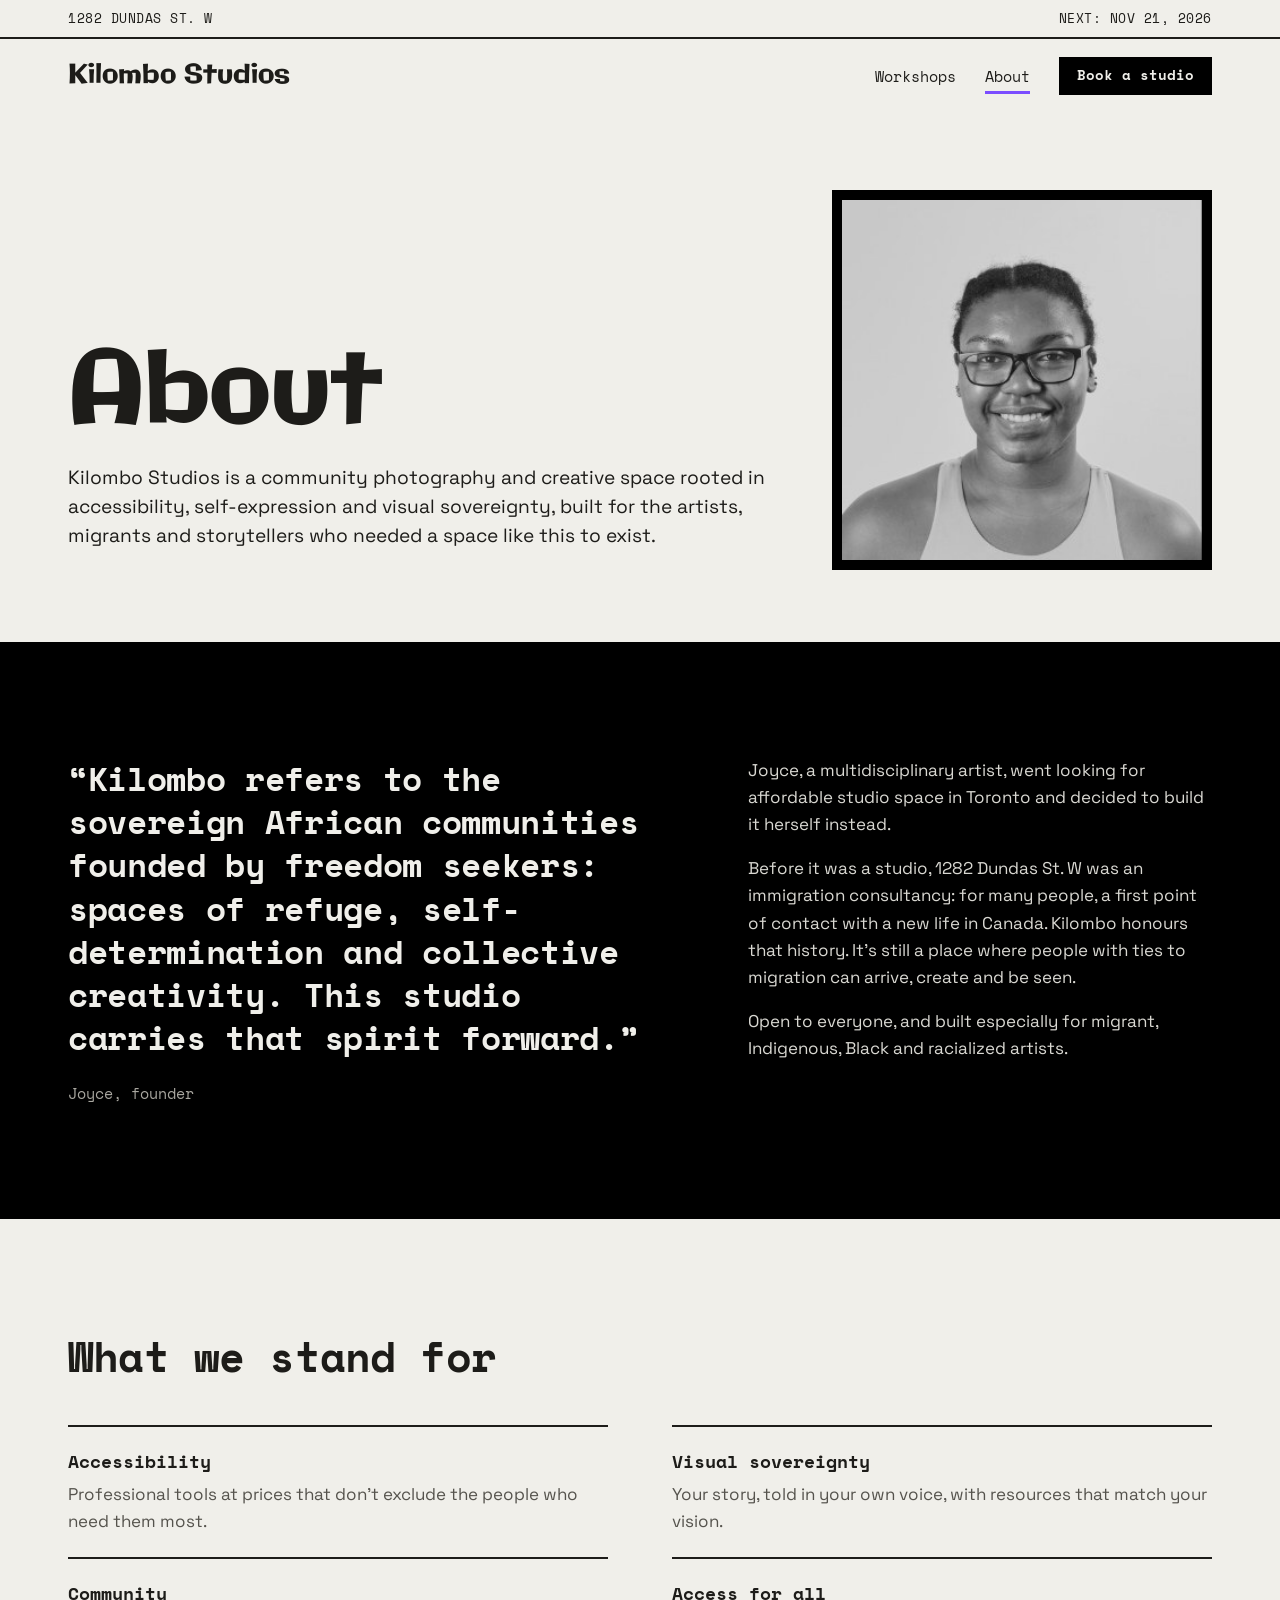
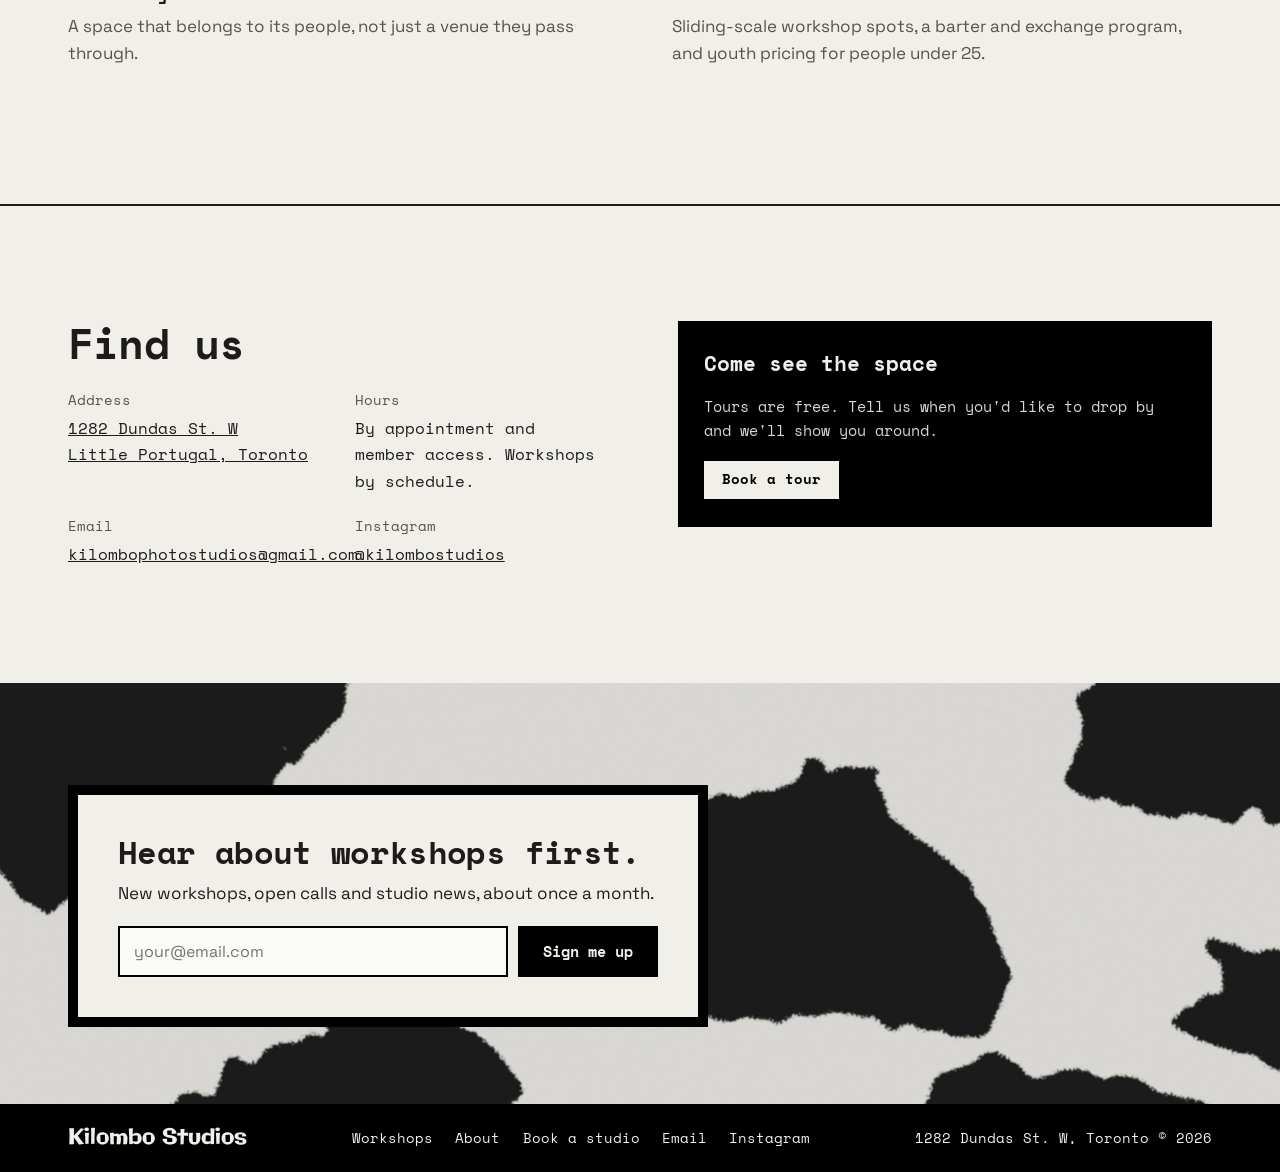
==== about.html @ 39dc7559 "Redesign v2: Workshops / About / Book a studio - Nav: Workshops, About, and a Book a studio button -" ====
<!DOCTYPE html>
<html lang="en">
<head>
  <meta charset="UTF-8" />
  <meta name="viewport" content="width=device-width, initial-scale=1.0" />
  <title>About — Kilombo Studios</title>
  <meta name="description" content="The story behind Kilombo Studios, a community photography and creative space at 1282 Dundas St. W in Little Portugal, Toronto." />
  <meta property="og:title" content="About — Kilombo Studios" />
  <meta property="og:description" content="The story behind Kilombo Studios, a community photography and creative space at 1282 Dundas St. W in Little Portugal, Toronto." />
  <meta property="og:image" content="https://kilombostudios.ca/images/frame-2.jpg" />
  <meta name="theme-color" content="#F0EFEA" />
  <link rel="preload" href="fonts/galindo-400.woff2" as="font" type="font/woff2" crossorigin />
  <link rel="preload" href="fonts/space-mono-700.woff2" as="font" type="font/woff2" crossorigin />
  <link rel="stylesheet" href="css/site.css" />
  <script>document.documentElement.classList.add('js');</script>
</head>
<body>
  <a class="skip" href="#main">Skip to content</a>
  <div class="topline">
    <div class="wrap">
      <a href="https://www.google.com/maps/search/?api=1&query=1282+Dundas+St+W,+Toronto,+ON" target="_blank" rel="noopener">1282 Dundas St. W</a>
      <a href="workshops.html#coming-up">Next: Nov 21, 2026</a>
    </div>
  </div>
  <header class="nav">
    <div class="wrap">
      <a class="nav-brand" href="index.html">Kilombo Studios</a>
      <ul class="nav-links">
        <li><a href="workshops.html">Workshops</a></li>
        <li><a href="about.html" aria-current="page">About</a></li>
        <li><a class="btn btn--small" href="book.html">Book a studio</a></li>
      </ul>
    </div>
  </header>

  <main id="main">
    <section class="page-head" aria-labelledby="page-title">
      <div class="wrap">
        <div>
          <h1 id="page-title" class="display">About</h1>
          <p class="lead">Kilombo Studios is a community photography and creative space rooted in accessibility, self-expression and visual sovereignty, built for the artists, migrants and storytellers who needed a space like this to exist.</p>
        </div>
        <figure class="frame" style="margin:0"><img src="images/frame-3.jpg" alt="Smiling black-and-white studio headshot of a person in glasses" width="318" height="319" /></figure>
      </div>
    </section>

    <section class="section story" aria-labelledby="story-title">
      <div class="wrap">
        <div>
          <h2 id="story-title" class="hp-field">Our story</h2>
          <blockquote>“Kilombo refers to the sovereign African communities founded by freedom seekers: spaces of refuge, self-determination and collective creativity. This studio carries that spirit forward.”</blockquote>
          <cite>Joyce, founder</cite>
        </div>
        <div>
          <p>Joyce, a multidisciplinary artist, went looking for affordable studio space in Toronto and decided to build it herself instead.</p>
          <p>Before it was a studio, 1282 Dundas St. W was an immigration consultancy: for many people, a first point of contact with a new life in Canada. Kilombo honours that history. It's still a place where people with ties to migration can arrive, create and be seen.</p>
          <p>Open to everyone, and built especially for migrant, Indigenous, Black and racialized artists.</p>
        </div>
      </div>
    </section>

    <section class="section" aria-labelledby="values-title">
      <div class="wrap">
        <h2 id="values-title" class="h2 section-title">What we stand for</h2>
        <ul class="teach">
          <li><h3>Accessibility</h3><p>Professional tools at prices that don't exclude the people who need them most.</p></li>
          <li><h3>Visual sovereignty</h3><p>Your story, told in your own voice, with resources that match your vision.</p></li>
          <li><h3>Community</h3><p>A space that belongs to its people, not just a venue they pass through.</p></li>
          <li><h3>Access for all</h3><p>Sliding-scale workshop spots, a barter and exchange program, and youth pricing for people under 25.</p></li>
        </ul>
      </div>
    </section>

    <section class="section" id="find-us" aria-labelledby="find-title">
      <div class="wrap split">
        <div>
          <h2 id="find-title" class="h2" style="margin-bottom:1.4rem">Find us</h2>
          <dl class="info">
            <div><dt>Address</dt><dd><a href="https://www.google.com/maps/search/?api=1&query=1282+Dundas+St+W,+Toronto,+ON" target="_blank" rel="noopener">1282 Dundas St. W<br>Little Portugal, Toronto</a></dd></div>
            <div><dt>Hours</dt><dd>By appointment and member access. Workshops by schedule.</dd></div>
            <div><dt>Email</dt><dd><a href="mailto:kilombophotostudios@gmail.com">kilombophotostudios@gmail.com</a></dd></div>
            <div><dt>Instagram</dt><dd><a href="https://www.instagram.com/kilombostudios/" target="_blank" rel="noopener">@kilombostudios</a></dd></div>
          </dl>
        </div>
        <div class="thursday">
          <h2>Come see the space</h2>
          <p>Tours are free. Tell us when you'd like to drop by and we'll show you around.</p>
          <p style="margin-top:1.2rem"><a class="btn btn--small btn--light" href="book.html?interest=Book%20a%20Tour#request">Book a tour</a></p>
        </div>
      </div>
    </section>
  </main>
  <footer class="footer hide-bg">
    <div class="wrap">
      <div class="footer-card" id="newsletter">
        <h2 class="h2">Hear about workshops first.</h2>
        <p>New workshops, open calls and studio news, about once a month.</p>
        <form class="newsletter" data-form="newsletter" data-subject="Newsletter sign-up — Kilombo website">
          <input type="text" name="_honey" class="hp-field" tabindex="-1" autocomplete="off" aria-hidden="true" />
          <label class="hp-field" for="nl-email">Email address</label>
          <input id="nl-email" type="email" name="email" placeholder="your@email.com" required />
          <button class="btn" type="submit">Sign me up</button>
        </form>
        <p class="form-status" role="status" aria-live="polite" hidden></p>
      </div>
    </div>
    <div class="footer-base">
      <div class="wrap">
        <span class="footer-brand">Kilombo Studios</span>
        <ul>
          <li><a href="workshops.html">Workshops</a></li>
          <li><a href="about.html">About</a></li>
          <li><a href="book.html">Book a studio</a></li>
          <li><a href="mailto:kilombophotostudios@gmail.com">Email</a></li>
          <li><a href="https://www.instagram.com/kilombostudios/" target="_blank" rel="noopener">Instagram</a></li>
        </ul>
        <span>1282 Dundas St. W, Toronto &copy; 2026</span>
      </div>
    </div>
  </footer>
  <script src="js/site.js"></script>
</body>
</html>
---- css/site.css ----
/* Kilombo Studios — site styles
   Palette and type taken from the $5 Headshot Day poster:
   off-white paper, black photo frames, cow hide, one violet "now" frame. */

@font-face { font-family: 'Galindo'; src: url('../fonts/galindo-400.woff2') format('woff2'); font-weight: 400; font-display: swap; }
@font-face { font-family: 'Space Mono'; src: url('../fonts/space-mono-400.woff2') format('woff2'); font-weight: 400; font-display: swap; }
@font-face { font-family: 'Space Mono'; src: url('../fonts/space-mono-700.woff2') format('woff2'); font-weight: 700; font-display: swap; }
@font-face { font-family: 'Space Grotesk'; src: url('../fonts/space-grotesk-400.woff2') format('woff2'); font-weight: 400; font-display: swap; }
@font-face { font-family: 'Space Grotesk'; src: url('../fonts/space-grotesk-500.woff2') format('woff2'); font-weight: 500; font-display: swap; }

:root {
  --paper: #F0EFEA;
  --paper-2: #E6E5DF;
  --ink: #1D1C19;
  --ink-soft: #55534D;
  --black: #000;
  --line: #1D1C19;
  --violet: #7B4DFF;
  --violet-deep: #5B2FE6;

  --display: 'Galindo', 'Arial Rounded MT Bold', system-ui, sans-serif;
  --mono: 'Space Mono', ui-monospace, 'Courier New', monospace;
  --body: 'Space Grotesk', system-ui, -apple-system, 'Segoe UI', sans-serif;

  --wrap: 1240px;
  --gutter: clamp(20px, 4vw, 48px);
  --frame: 10px;
}

*, *::before, *::after { box-sizing: border-box; }
html { -webkit-text-size-adjust: 100%; scroll-behavior: smooth; }
body {
  margin: 0;
  background: var(--paper);
  color: var(--ink);
  font: 400 1.0625rem/1.6 var(--body);
}
img { max-width: 100%; display: block; }
a { color: inherit; }
p { margin: 0 0 1em; max-width: 64ch; }
h1, h2, h3 { margin: 0; font-weight: 700; }

:focus-visible { outline: 3px solid var(--violet); outline-offset: 3px; }

.wrap { max-width: var(--wrap); margin: 0 auto; padding: 0 var(--gutter); }

.skip { position: absolute; left: -9999px; top: 0; }
.skip:focus { left: 12px; top: 12px; z-index: 50; background: var(--black); color: var(--paper); padding: 8px 14px; }

/* ── Type ─────────────────────────────────────────────────────────── */
.display {
  font-family: var(--display);
  font-weight: 400;
  line-height: 0.92;
  letter-spacing: -0.01em;
}
.h2 {
  font-family: var(--mono);
  font-size: clamp(1.75rem, 3.4vw, 2.6rem);
  line-height: 1.1;
  letter-spacing: -0.02em;
}
.h3 {
  font-family: var(--mono);
  font-size: 1.25rem;
  line-height: 1.25;
}
.lead { font-size: 1.2rem; line-height: 1.5; }
.mono { font-family: var(--mono); }
.soft { color: var(--ink-soft); }

/* ── Top strip (the poster's corner details) ──────────────────────── */
.topline {
  font: 400 0.82rem/1 var(--mono);
  letter-spacing: 0.04em;
  text-transform: uppercase;
  border-bottom: 2px solid var(--line);
}
.topline .wrap { display: flex; justify-content: space-between; gap: 1rem; padding-top: 12px; padding-bottom: 12px; }
.topline a { text-decoration: none; }
.topline a:hover { text-decoration: underline; text-decoration-color: var(--violet); text-decoration-thickness: 2px; }

/* ── Nav ─────────────────────────────────────────────────────────── */
.nav .wrap { display: flex; align-items: center; justify-content: space-between; gap: 1rem 2rem; flex-wrap: wrap; padding-top: 18px; padding-bottom: 18px; }
.nav-brand { font-family: var(--display); font-size: 1.7rem; line-height: 1; text-decoration: none; }
.nav-links { display: flex; align-items: center; gap: 0.4rem 1.8rem; flex-wrap: wrap; list-style: none; margin: 0; padding: 0; font-family: var(--mono); font-size: 0.95rem; }
.nav-links a { text-decoration: none; padding: 4px 0; border-bottom: 3px solid transparent; }
.nav-links a:hover { border-bottom-color: var(--ink); }
.nav-links a[aria-current="page"] { border-bottom-color: var(--violet); }
.nav-links .btn { padding: 10px 16px; border: 2px solid var(--black); }
.nav-links .btn:hover { border-color: var(--violet); }

/* ── Buttons ─────────────────────────────────────────────────────── */
.btn {
  display: inline-flex; align-items: center; justify-content: center;
  font: 700 0.95rem/1 var(--mono);
  padding: 15px 22px;
  border: 3px solid var(--black);
  background: var(--black); color: var(--paper);
  text-decoration: none; cursor: pointer;
  transition: background .15s, color .15s;
}
.btn:hover { background: var(--violet); border-color: var(--violet); color: #fff; }
.btn--ghost { background: var(--paper); color: var(--ink); }
.btn--ghost:hover { background: var(--black); border-color: var(--black); color: var(--paper); }
.btn--small { padding: 10px 16px; font-size: 0.85rem; border-width: 2px; }
.btn-row { display: flex; flex-wrap: wrap; gap: 12px; }

.textlink { font-family: var(--mono); font-weight: 700; text-decoration: underline; text-decoration-color: var(--violet); text-decoration-thickness: 3px; text-underline-offset: 5px; }
.textlink:hover { color: var(--violet-deep); }

/* ── Frames: every image sits in a black print frame.
      The violet ring marks whatever is happening now. ───────────── */
.frame { background: var(--black); padding: var(--frame); }
.frame img { width: 100%; height: 100%; object-fit: cover; }
.frame--now { box-shadow: 0 0 0 5px var(--violet); }

/* ── Cow hide ────────────────────────────────────────────────────── */
.hide-bg { background: #C9C8C3 url('../images/hide.jpg') center / cover no-repeat; }

/* ── Home hero ───────────────────────────────────────────────────── */
.hero { position: relative; overflow: hidden; }
.hero::after {
  content: ""; position: absolute; left: 0; right: 0; bottom: 0; top: 56%;
  background: #C9C8C3 url('../images/hide.jpg') 30% 40% / cover no-repeat;
  z-index: 0;
}
.hero .wrap {
  position: relative; z-index: 1;
  display: grid;
  grid-template-columns: 1.15fr minmax(220px, 300px) 1fr;
  grid-template-rows: auto auto;
  column-gap: clamp(24px, 3.5vw, 56px);
  padding-top: clamp(32px, 5vw, 64px);
  padding-bottom: clamp(40px, 6vw, 80px);
}
.hero-title { grid-column: 1; grid-row: 1; align-self: start; }
.hero-title h1 { font-size: clamp(4.2rem, 9.4vw, 8.6rem); }
.hero-title p { margin-top: 1.4rem; font-family: var(--mono); font-size: 0.95rem; max-width: 30ch; }

.strip { grid-column: 2; grid-row: 1 / span 2; display: grid; gap: 14px; align-content: start; }
.strip .frame { aspect-ratio: 1 / 1; }

.hero-intro { grid-column: 3; grid-row: 1; align-self: start; padding-top: 0.6rem; }
.hero-intro .h2 { font-size: clamp(1.6rem, 2.6vw, 2.3rem); margin-bottom: 1rem; }
.hero-intro p { font-size: 1.05rem; }

.next-up {
  grid-column: 1; grid-row: 2; align-self: end; justify-self: start;
  background: var(--black); color: var(--paper);
  padding: 22px 26px 24px; margin-top: 2.5rem; max-width: 380px;
  font-family: var(--mono);
}
.next-up h2 { font-size: 1.35rem; margin-bottom: 0.9rem; }
.next-up dl { display: grid; grid-template-columns: auto 1fr; gap: 6px 18px; margin: 0 0 1.2rem; font-size: 0.95rem; }
.next-up dt { color: #A9A7A0; }
.next-up dd { margin: 0; }
.next-up .btn { background: var(--paper); color: var(--black); border-color: var(--paper); }
.next-up .btn:hover { background: var(--violet); border-color: var(--violet); color: #fff; }

/* one orchestrated moment: prints drop into the strip on load */
@media (prefers-reduced-motion: no-preference) {
  .js .strip .frame { opacity: 0; transform: translateY(-28px) rotate(-2deg); }
  .js.loaded .strip .frame { opacity: 1; transform: none; transition: opacity .5s ease, transform .6s cubic-bezier(.2,.9,.25,1.15); }
  .js.loaded .strip .frame:nth-child(2) { transition-delay: .18s; }
  .js.loaded .strip .frame:nth-child(3) { transition-delay: .36s; }
}

/* ── Sections ────────────────────────────────────────────────────── */
.section { padding: clamp(64px, 9vw, 120px) 0; }
.section + .section { border-top: 2px solid var(--line); }
.section-head { display: flex; justify-content: space-between; align-items: end; gap: 1rem 2rem; flex-wrap: wrap; margin-bottom: clamp(32px, 4vw, 56px); }
.section-head p { margin: 0; max-width: 46ch; }

/* Feature: framed poster + details */
.feature { display: grid; grid-template-columns: minmax(260px, 420px) 1fr; gap: clamp(32px, 5vw, 72px); align-items: start; }
.feature .frame { max-width: 420px; }
.feature-body .h2 { margin-bottom: 1.2rem; }
.facts { display: grid; grid-template-columns: auto 1fr; gap: 10px 24px; margin: 0 0 1.6rem; font-family: var(--mono); font-size: 0.98rem; }
.facts dt { color: var(--ink-soft); }
.facts dd { margin: 0; }

/* Schedule rows (what's on) */
.rows { list-style: none; margin: 0; padding: 0; border-top: 2px solid var(--line); }
.rows > li { display: grid; grid-template-columns: 220px 1fr auto; gap: 8px 32px; align-items: baseline; padding: 22px 0; border-bottom: 2px solid var(--line); }
.rows .when { font-family: var(--mono); font-size: 0.95rem; }
.rows h3 { font-family: var(--mono); font-size: 1.15rem; margin-bottom: 4px; }
.rows p { margin: 0; color: var(--ink-soft); }
.rows .act { justify-self: end; white-space: nowrap; }
.rows--compact > li { padding: 16px 0; }

/* Rooms */
.rooms { list-style: none; margin: 0; padding: 0; display: grid; grid-template-columns: repeat(2, 1fr); gap: 0 clamp(32px, 5vw, 72px); }
.rooms li { padding: 26px 0 28px; border-top: 2px solid var(--line); }
.rooms li.span { grid-column: 1 / -1; display: grid; grid-template-columns: 1fr 1fr; gap: 0 clamp(32px, 5vw, 72px); }
.rooms h3 { font-family: var(--mono); font-size: 1.3rem; margin-bottom: 0.5rem; }
.rooms p { margin: 0 0 0.6rem; }
.rooms .kit { font-family: var(--mono); font-size: 0.85rem; color: var(--ink-soft); margin: 0; }

/* Story (inverted) */
.story { background: var(--black); color: var(--paper); }
.story .wrap { display: grid; grid-template-columns: 1.3fr 1fr; gap: clamp(32px, 6vw, 96px); align-items: start; }
.story blockquote { margin: 0; font: 700 clamp(1.4rem, 2.6vw, 2.1rem)/1.3 var(--mono); letter-spacing: -0.01em; }
.story cite { display: block; margin-top: 1.4rem; font: 400 0.95rem var(--mono); font-style: normal; color: #A9A7A0; }
.story p { color: #D9D8D2; }
.section.story + .section { border-top: 0; }

/* Rates */
.rates { display: grid; grid-template-columns: repeat(3, 1fr); gap: clamp(20px, 3vw, 40px); }
.rate { border: 3px solid var(--black); padding: 28px 26px 30px; display: flex; flex-direction: column; background: var(--paper); }
.rate--now { box-shadow: 0 0 0 5px var(--violet); border-color: var(--black); }
.rate h3 { font-family: var(--mono); font-size: 1.1rem; margin-bottom: 0.6rem; }
.rate .price { font: 400 clamp(2.8rem, 4.6vw, 3.8rem)/1 var(--display); margin: 0 0 0.9rem; }
.price small { font: 400 1rem var(--mono); color: var(--ink-soft); }
.rate p { font-size: 0.98rem; }
.rate ul { margin: 0 0 1.6rem; padding: 0; list-style: none; font-size: 0.95rem; }
.rate li { padding: 7px 0; border-top: 1px solid #BEBCB5; }
.rate .btn { margin-top: auto; align-self: flex-start; }
.note { margin-top: clamp(28px, 4vw, 44px); padding: 22px 26px; background: var(--paper-2); border-left: 6px solid var(--black); }
.note p { margin: 0; max-width: 80ch; }

/* ── Inner page heads ────────────────────────────────────────────── */
.page-head .wrap { display: grid; grid-template-columns: 1fr minmax(260px, 380px); gap: clamp(32px, 5vw, 72px); align-items: end; padding-top: clamp(40px, 6vw, 80px); padding-bottom: clamp(40px, 6vw, 72px); }
.page-head h1 { font-size: clamp(3.6rem, 8vw, 7rem); margin-bottom: 1.4rem; }
.page-head .frame { aspect-ratio: 1 / 1; }
.hide-band--alt { background-position: 80% 70%; }
.hide-band { height: clamp(90px, 12vw, 160px); border-top: 2px solid var(--line); border-bottom: 2px solid var(--line); }

/* Info list (visit page) */
.info { display: grid; grid-template-columns: repeat(2, minmax(0, 1fr)); gap: 22px 40px; margin: 0; font-family: var(--mono); }
.info dt { font-size: 0.85rem; color: var(--ink-soft); margin-bottom: 4px; }
.info dd { margin: 0; font-size: 1.02rem; }
.thursday { background: var(--black); color: var(--paper); padding: 26px 26px 28px; font-family: var(--mono); }
.thursday h2 { font-size: 1.3rem; margin-bottom: 0.8rem; }
.thursday p { color: #D9D8D2; font-size: 0.95rem; margin: 0; }

/* Teach list (workshops) */
.teach { list-style: none; margin: 0; padding: 0; display: grid; grid-template-columns: repeat(2, 1fr); gap: 0 clamp(32px, 5vw, 72px); }
.teach li { padding: 20px 0 22px; border-top: 2px solid var(--line); }
.teach h3 { font-family: var(--mono); font-size: 1.1rem; margin-bottom: 0.35rem; }
.teach p { margin: 0; color: var(--ink-soft); }

/* Steps (host a workshop): a real sequence, so numbered */
.steps { list-style: none; counter-reset: step; margin: 0 0 2rem; padding: 0; }
.steps li { counter-increment: step; display: grid; grid-template-columns: 52px 1fr; gap: 16px; padding: 18px 0; border-top: 2px solid var(--line); }
.steps li::before { content: counter(step); font: 400 2.2rem/1 var(--display); }
.steps strong { display: block; font-family: var(--mono); margin-bottom: 4px; }
.steps p { margin: 0; color: var(--ink-soft); }

.split { display: grid; grid-template-columns: 1fr 1fr; gap: clamp(32px, 6vw, 96px); align-items: start; }

/* ── Forms ───────────────────────────────────────────────────────── */
.form { border: 3px solid var(--black); padding: clamp(22px, 3vw, 36px); background: var(--paper); }
.form h3 { font-family: var(--mono); font-size: 1.3rem; margin-bottom: 0.4rem; }
.form > p { color: var(--ink-soft); }
.field { display: flex; flex-direction: column; gap: 6px; margin-bottom: 16px; }
.field label { font: 700 0.85rem var(--mono); }
.field input, .field select, .field textarea {
  font: 400 1rem var(--body); color: var(--ink);
  background: #FAFAF7; border: 2px solid var(--black); border-radius: 0;
  padding: 12px 14px; width: 100%;
}
.field textarea { min-height: 120px; resize: vertical; }
.field input:focus, .field select:focus, .field textarea:focus { outline: 3px solid var(--violet); outline-offset: 0; }
.form-row { display: grid; grid-template-columns: 1fr 1fr; gap: 0 16px; }
.form-status { margin: 14px 0 0; font-family: var(--mono); font-size: 0.92rem; }
.form-status.ok { color: #1E5B3A; }
.form-status.err { color: #A3261D; }
.hp-field { position: absolute; left: -9999px; width: 1px; height: 1px; overflow: hidden; }

/* ── Footer on hide ──────────────────────────────────────────────── */
.footer { padding: clamp(56px, 8vw, 110px) 0 0; }
.footer-card { background: var(--paper); border: var(--frame) solid var(--black); max-width: 640px; padding: clamp(24px, 4vw, 40px); }
.footer-card .h2 { font-size: clamp(1.5rem, 2.6vw, 2rem); margin-bottom: 0.6rem; }
.newsletter { display: flex; gap: 10px; flex-wrap: wrap; margin-top: 1.2rem; }
.newsletter input { flex: 1 1 220px; font: 400 1rem var(--body); padding: 13px 14px; border: 2px solid var(--black); background: #FAFAF7; border-radius: 0; }
.footer-base { margin-top: clamp(40px, 6vw, 80px); background: var(--black); color: var(--paper); font-family: var(--mono); font-size: 0.88rem; }
.footer-base .wrap { display: flex; justify-content: space-between; align-items: center; gap: 1rem 2rem; flex-wrap: wrap; padding-top: 18px; padding-bottom: 18px; }
.footer-base ul { display: flex; gap: 0.4rem 1.4rem; flex-wrap: wrap; list-style: none; margin: 0; padding: 0; }
.footer-base a { text-decoration: none; }
.footer-base a:hover { text-decoration: underline; text-decoration-color: var(--violet); text-decoration-thickness: 2px; }
.footer-brand { font: 400 1.4rem var(--display); }


/* ── Workshops: past list, teasers ───────────────────────────────── */
.section--first { border-top: 2px solid var(--line); padding-top: clamp(48px, 6vw, 80px); }
.page-head .next-up--page { grid-column: 2; grid-row: 1; margin-top: 0; align-self: end; justify-self: stretch; max-width: none; }
.next-up--page p { color: #D9D8D2; font-size: 0.92rem; margin: 0 0 1.1rem; }
.section-title { margin-bottom: clamp(28px, 3.5vw, 48px); }
.past-list { display: grid; gap: clamp(56px, 8vw, 110px); }
.feature--reverse { grid-template-columns: 1fr minmax(260px, 420px); }
.feature--reverse > .frame { order: 2; }
.teasers-title { margin: 3rem 0 1rem; }
.teasers { display: grid; grid-template-columns: repeat(2, minmax(0, 180px)); gap: 20px; }
.teaser { text-decoration: none; display: grid; gap: 10px; }
.teaser .frame { padding: 6px; aspect-ratio: 4 / 5; display: block; }
.teaser .frame img { object-position: top; }
.teaser-title { font: 700 0.95rem var(--mono); }
.teaser:hover .teaser-title { text-decoration: underline; text-decoration-color: var(--violet); text-decoration-thickness: 3px; text-underline-offset: 4px; }
.nav-links .btn[aria-current="page"] { box-shadow: 0 0 0 3px var(--violet); }
.btn--light { background: var(--paper); color: var(--black); border-color: var(--paper); }
.btn--light:hover { background: var(--violet); border-color: var(--violet); color: #fff; }
@media (max-width: 720px) {
  .feature--reverse { grid-template-columns: 1fr; }
  .feature--reverse > .frame { order: 0; }
}

/* ── Responsive ──────────────────────────────────────────────────── */
@media (max-width: 1000px) {
  .hero .wrap { grid-template-columns: 1fr minmax(200px, 260px); }
  .hero-title { grid-column: 1; grid-row: 1; }
  .hero-intro { grid-column: 1; grid-row: 2; padding-top: 1.6rem; }
  .strip { grid-column: 2; grid-row: 1 / span 3; }
  .next-up { grid-column: 1; grid-row: 3; }
  .hero::after { top: 64%; }
  .rows > li { grid-template-columns: 170px 1fr; }
  .rows .act { grid-column: 2; justify-self: start; margin-top: 8px; }
}

@media (max-width: 720px) {
  body { font-size: 1rem; }
  .topline .wrap { font-size: 0.72rem; }
  .hero::after { top: auto; height: 340px; }
  .hero .wrap { grid-template-columns: 1fr; }
  .hero-title, .hero-intro, .next-up { grid-column: 1; }
  .hero-title { grid-row: 1; }
  .hero-intro { grid-row: 2; }
  .strip { grid-column: 1; grid-row: 3; grid-template-columns: repeat(3, 1fr); gap: 10px; margin-top: 2rem; --frame: 6px; }
  .strip .frame { padding: 6px; }
  .next-up { grid-row: 4; margin-top: 2rem; max-width: none; justify-self: stretch; }
  .feature, .story .wrap, .split, .page-head .wrap { grid-template-columns: 1fr; }
  .feature .frame { max-width: 360px; }
  .page-head .frame { max-width: 260px; }
  .page-head .next-up--page { grid-column: 1; grid-row: auto; }
  .rooms, .teach, .rates, .info { grid-template-columns: 1fr; }
  .rooms li.span { grid-template-columns: 1fr; }
  .rows > li { grid-template-columns: 1fr; gap: 4px; }
  .rows .act { grid-column: 1; }
  .form-row { grid-template-columns: 1fr; }
  .footer-card { border-width: 6px; }
}
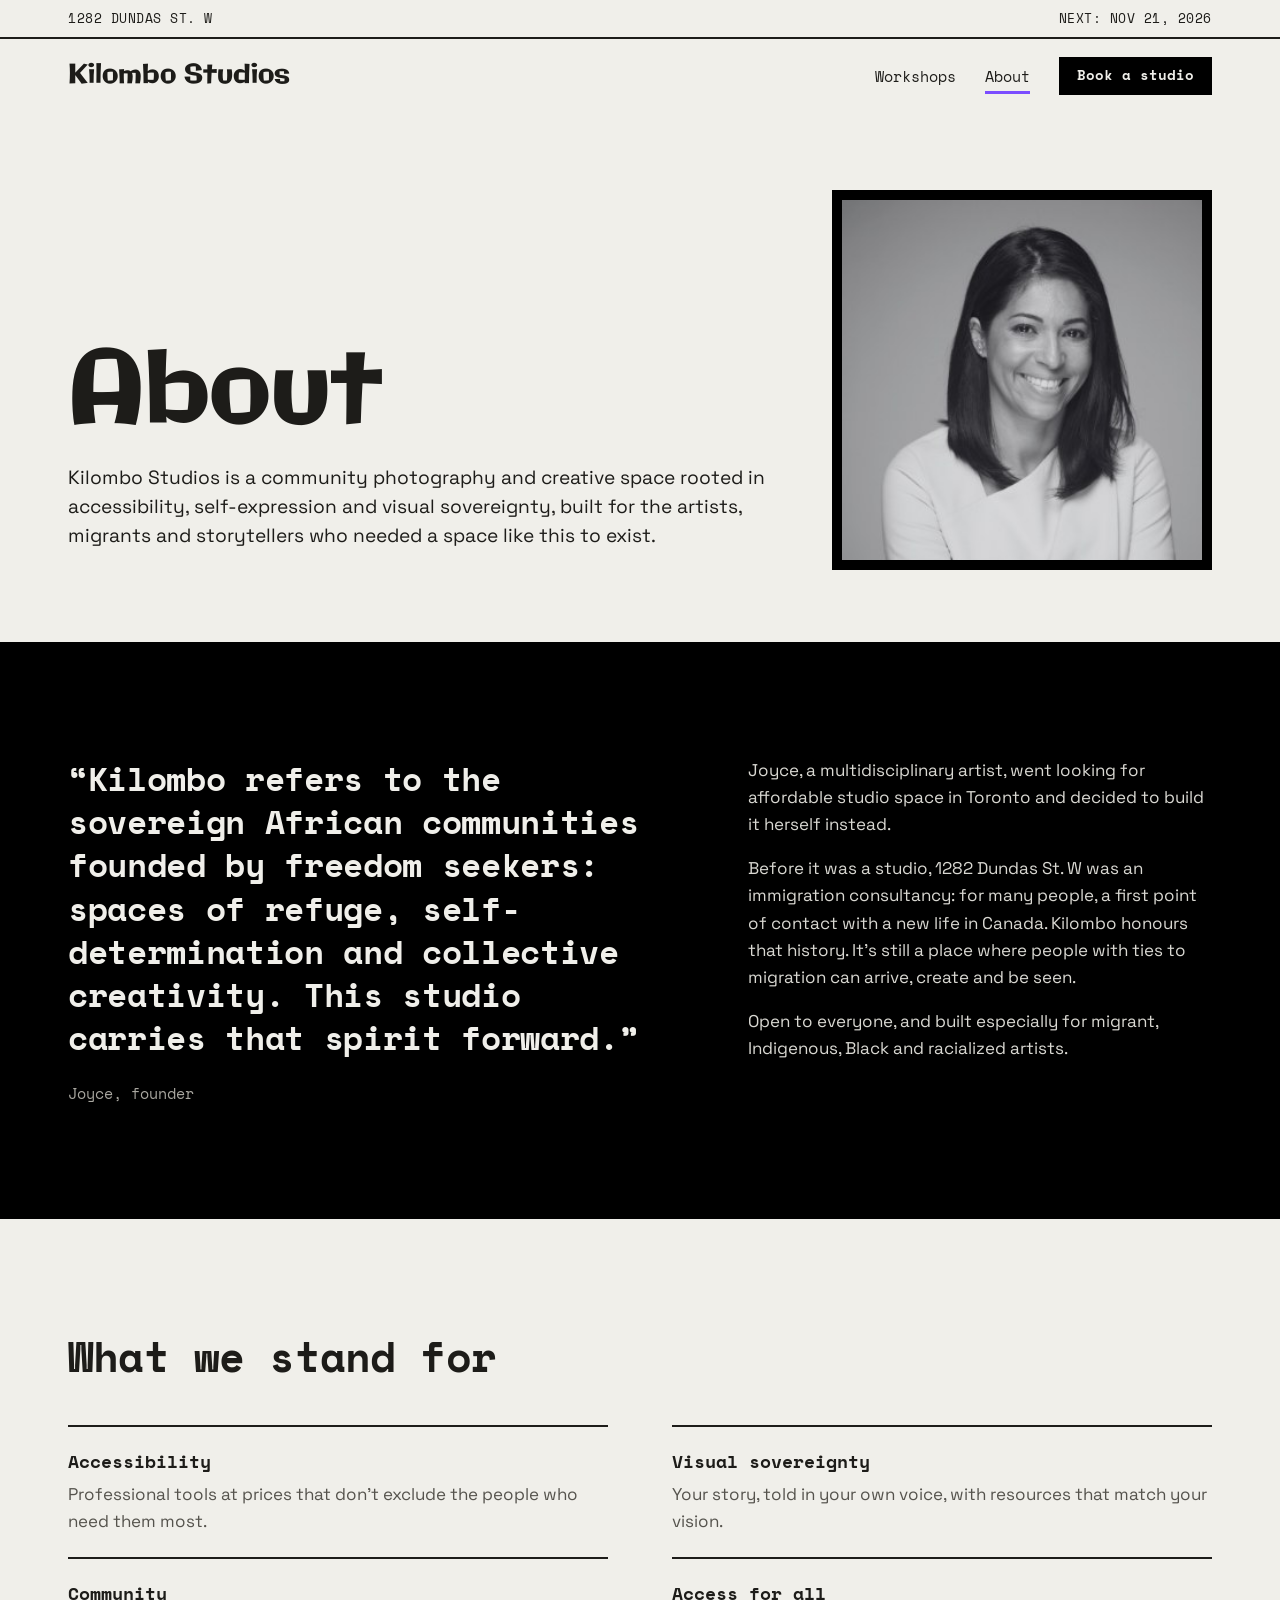
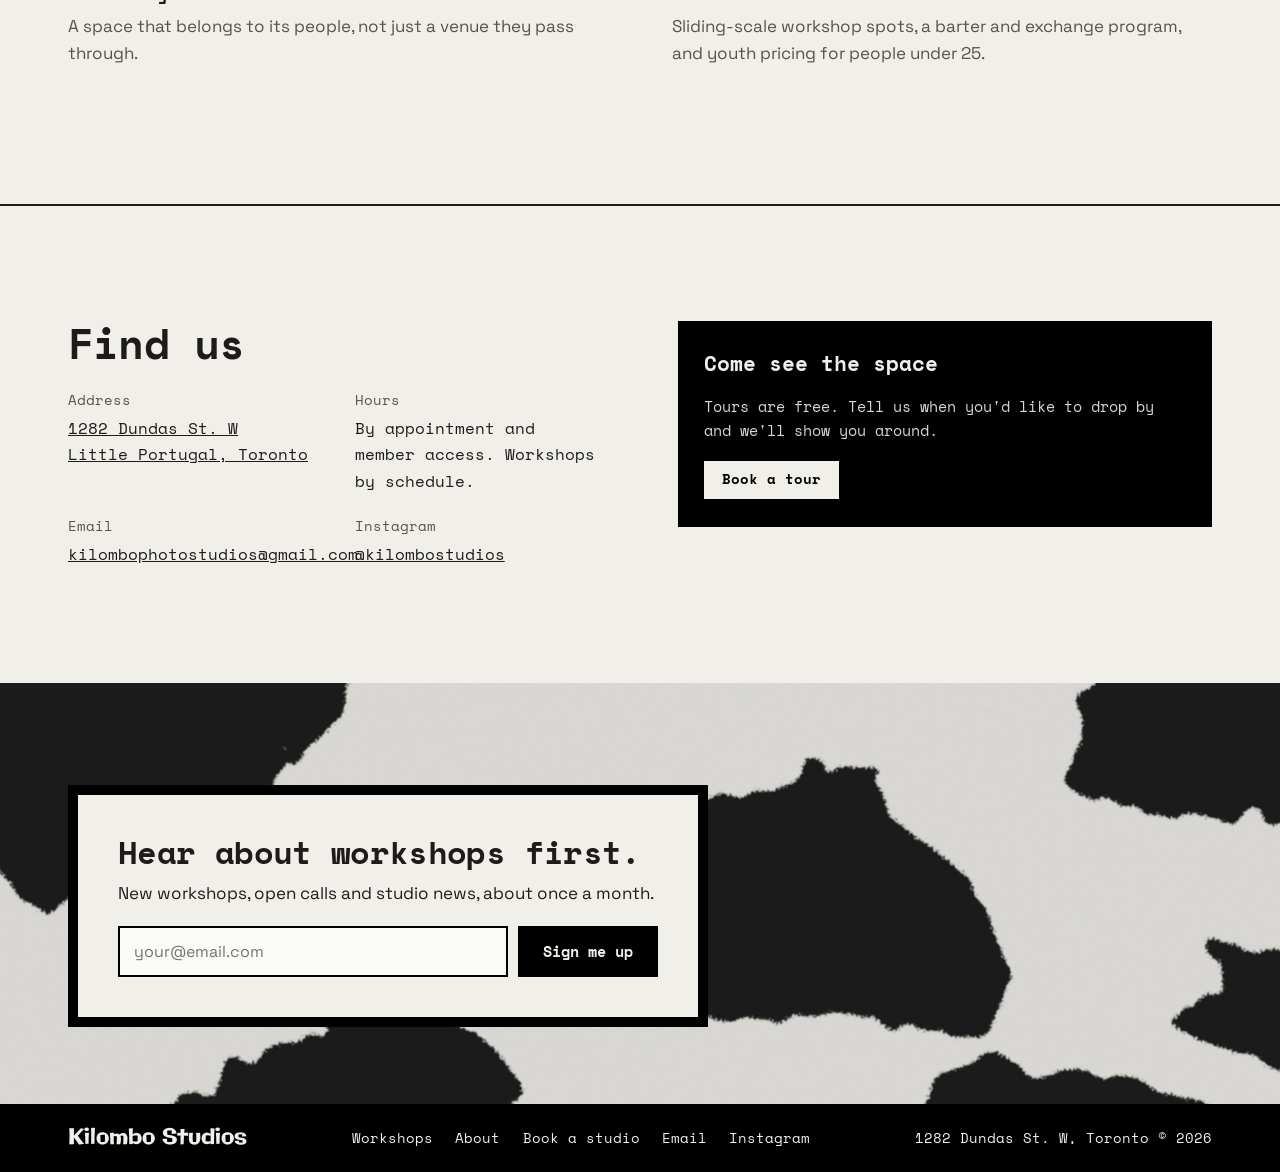
==== commit 79ed704e: "Update Headshot Day poster, photos and end time (11am–3pm) Co-Authored-By: Claude Opus 5.5 <noreply@" ====
--- a/about.html
+++ b/about.html
@@ -40,7 +40,7 @@
           <h1 id="page-title" class="display">About</h1>
           <p class="lead">Kilombo Studios is a community photography and creative space rooted in accessibility, self-expression and visual sovereignty, built for the artists, migrants and storytellers who needed a space like this to exist.</p>
         </div>
-        <figure class="frame" style="margin:0"><img src="images/frame-3.jpg" alt="Smiling black-and-white studio headshot of a person in glasses" width="318" height="319" /></figure>
+        <figure class="frame" style="margin:0"><img src="images/frame-3.jpg" alt="Smiling black-and-white studio headshot of a woman with shoulder-length dark hair" width="313" height="392" /></figure>
       </div>
     </section>
 
--- a/css/site.css
+++ b/css/site.css
@@ -112,7 +112,7 @@
 /* ── Frames: every image sits in a black print frame.
       The violet ring marks whatever is happening now. ───────────── */
 .frame { background: var(--black); padding: var(--frame); }
-.frame img { width: 100%; height: 100%; object-fit: cover; }
+.frame img { width: 100%; height: 100%; object-fit: cover; object-position: 50% 30%; }
 .frame--now { box-shadow: 0 0 0 5px var(--violet); }
 
 /* ── Cow hide ────────────────────────────────────────────────────── */
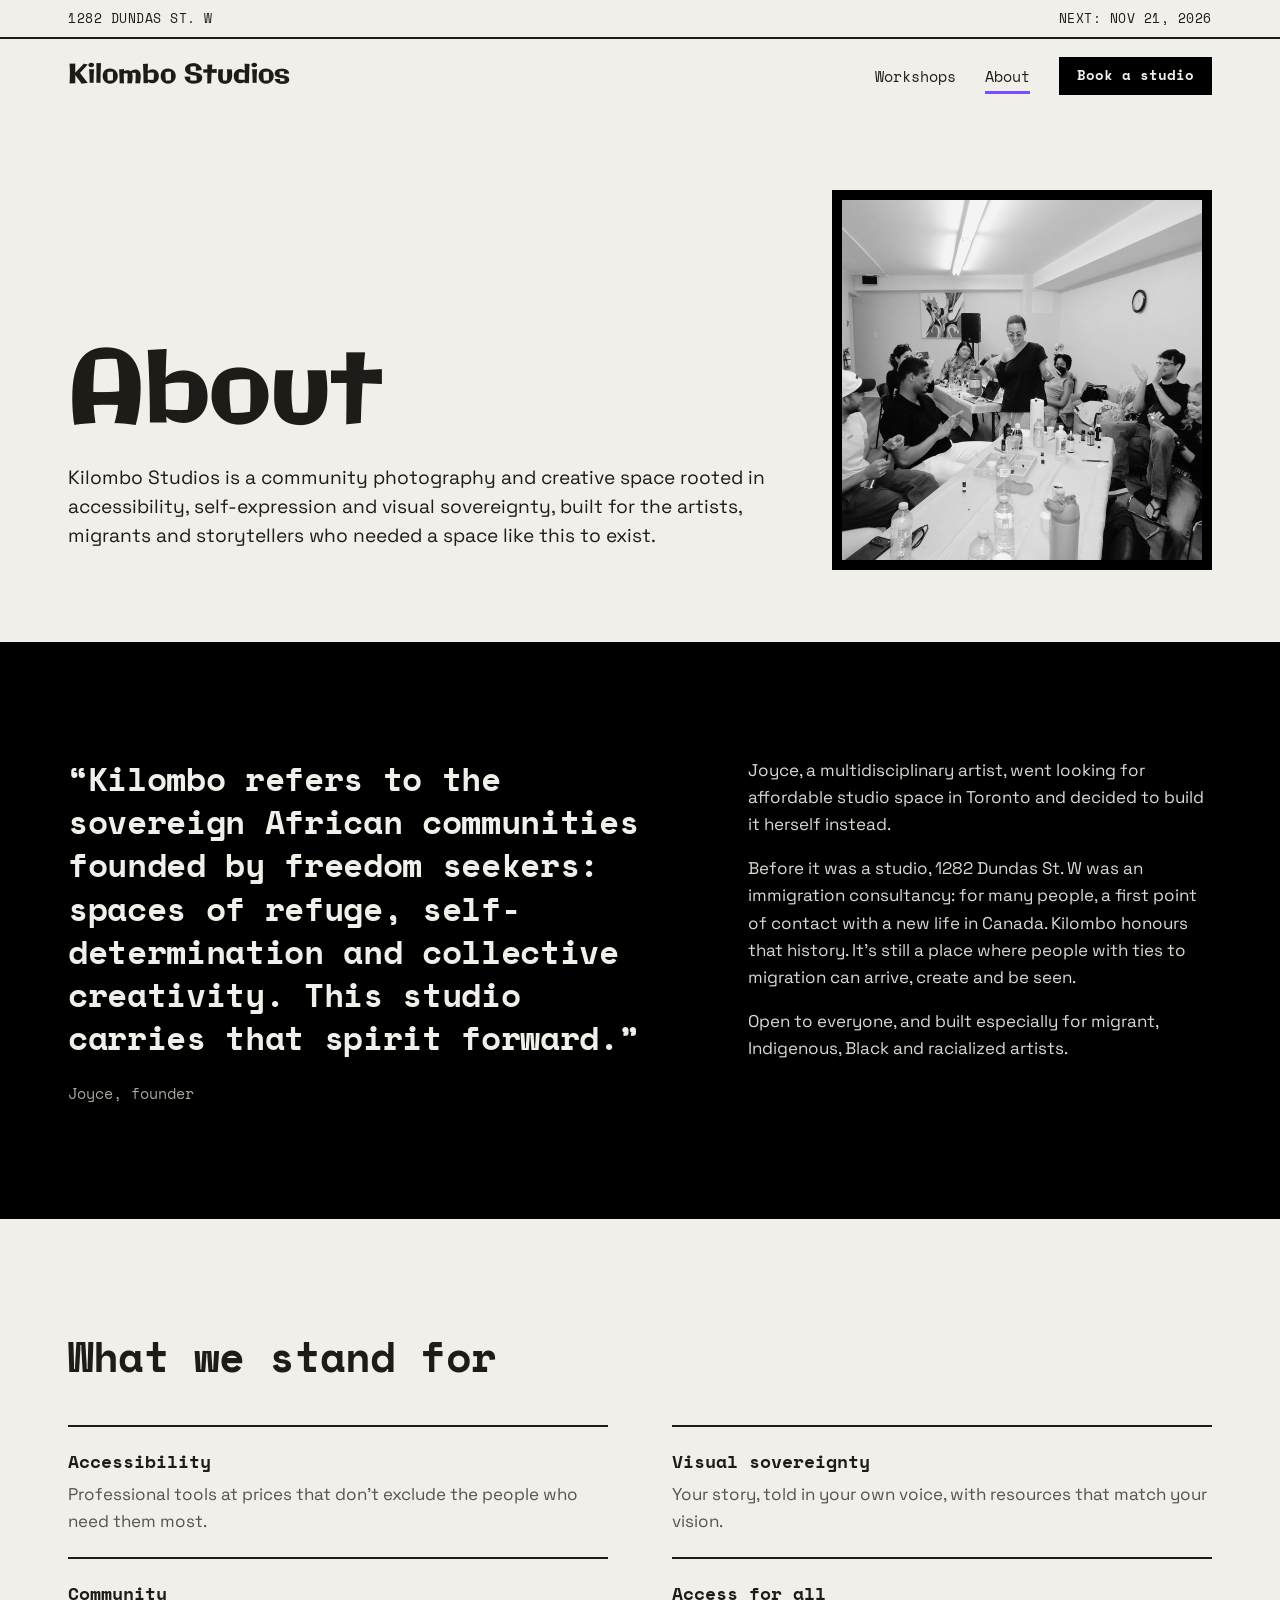
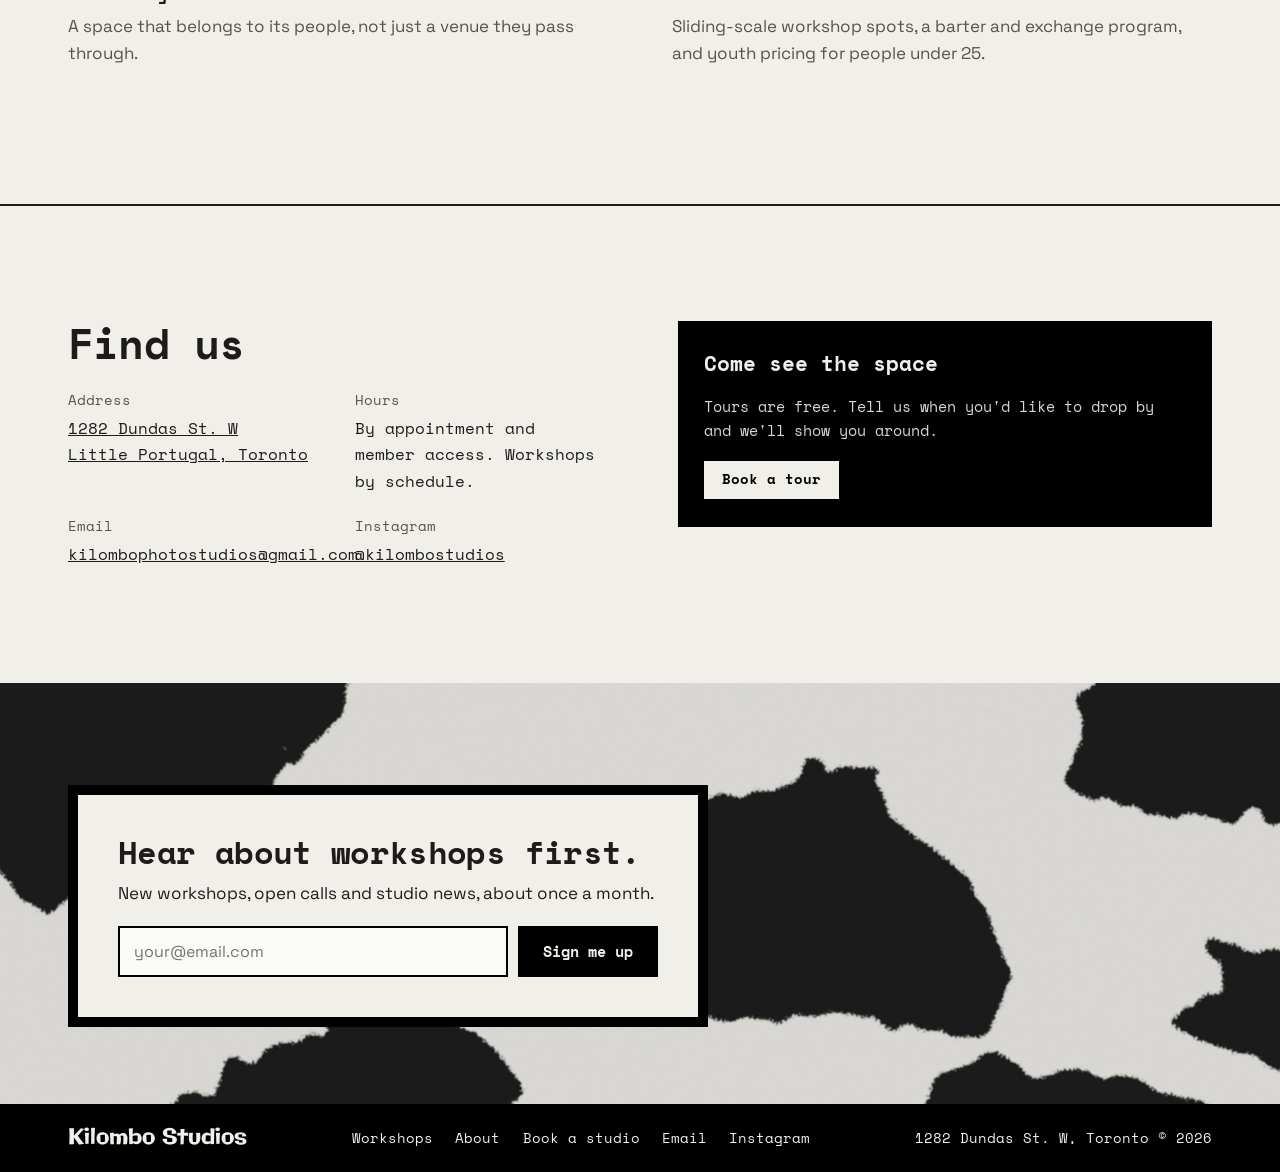
==== commit cb0a356a: "Remove second headshot; use workshop photo on About page Co-Authored-By: Claude Opus 5.5 <noreply@an" ====
--- a/about.html
+++ b/about.html
@@ -40,7 +40,7 @@
           <h1 id="page-title" class="display">About</h1>
           <p class="lead">Kilombo Studios is a community photography and creative space rooted in accessibility, self-expression and visual sovereignty, built for the artists, migrants and storytellers who needed a space like this to exist.</p>
         </div>
-        <figure class="frame" style="margin:0"><img src="images/frame-3.jpg" alt="Smiling black-and-white studio headshot of a woman with shoulder-length dark hair" width="313" height="392" /></figure>
+        <figure class="frame" style="margin:0"><img src="images/workshop-roots-and-notes.jpg" alt="Participants laughing and clapping around the blending table at a scent workshop in the studio" width="720" height="720" /></figure>
       </div>
     </section>
 
--- a/css/site.css
+++ b/css/site.css
@@ -164,6 +164,7 @@
   .js.loaded .strip .frame { opacity: 1; transform: none; transition: opacity .5s ease, transform .6s cubic-bezier(.2,.9,.25,1.15); }
   .js.loaded .strip .frame:nth-child(2) { transition-delay: .18s; }
   .js.loaded .strip .frame:nth-child(3) { transition-delay: .36s; }
+  .js.loaded .strip .frame:nth-child(4) { transition-delay: .54s; }
 }
 
 /* ── Sections ────────────────────────────────────────────────────── */
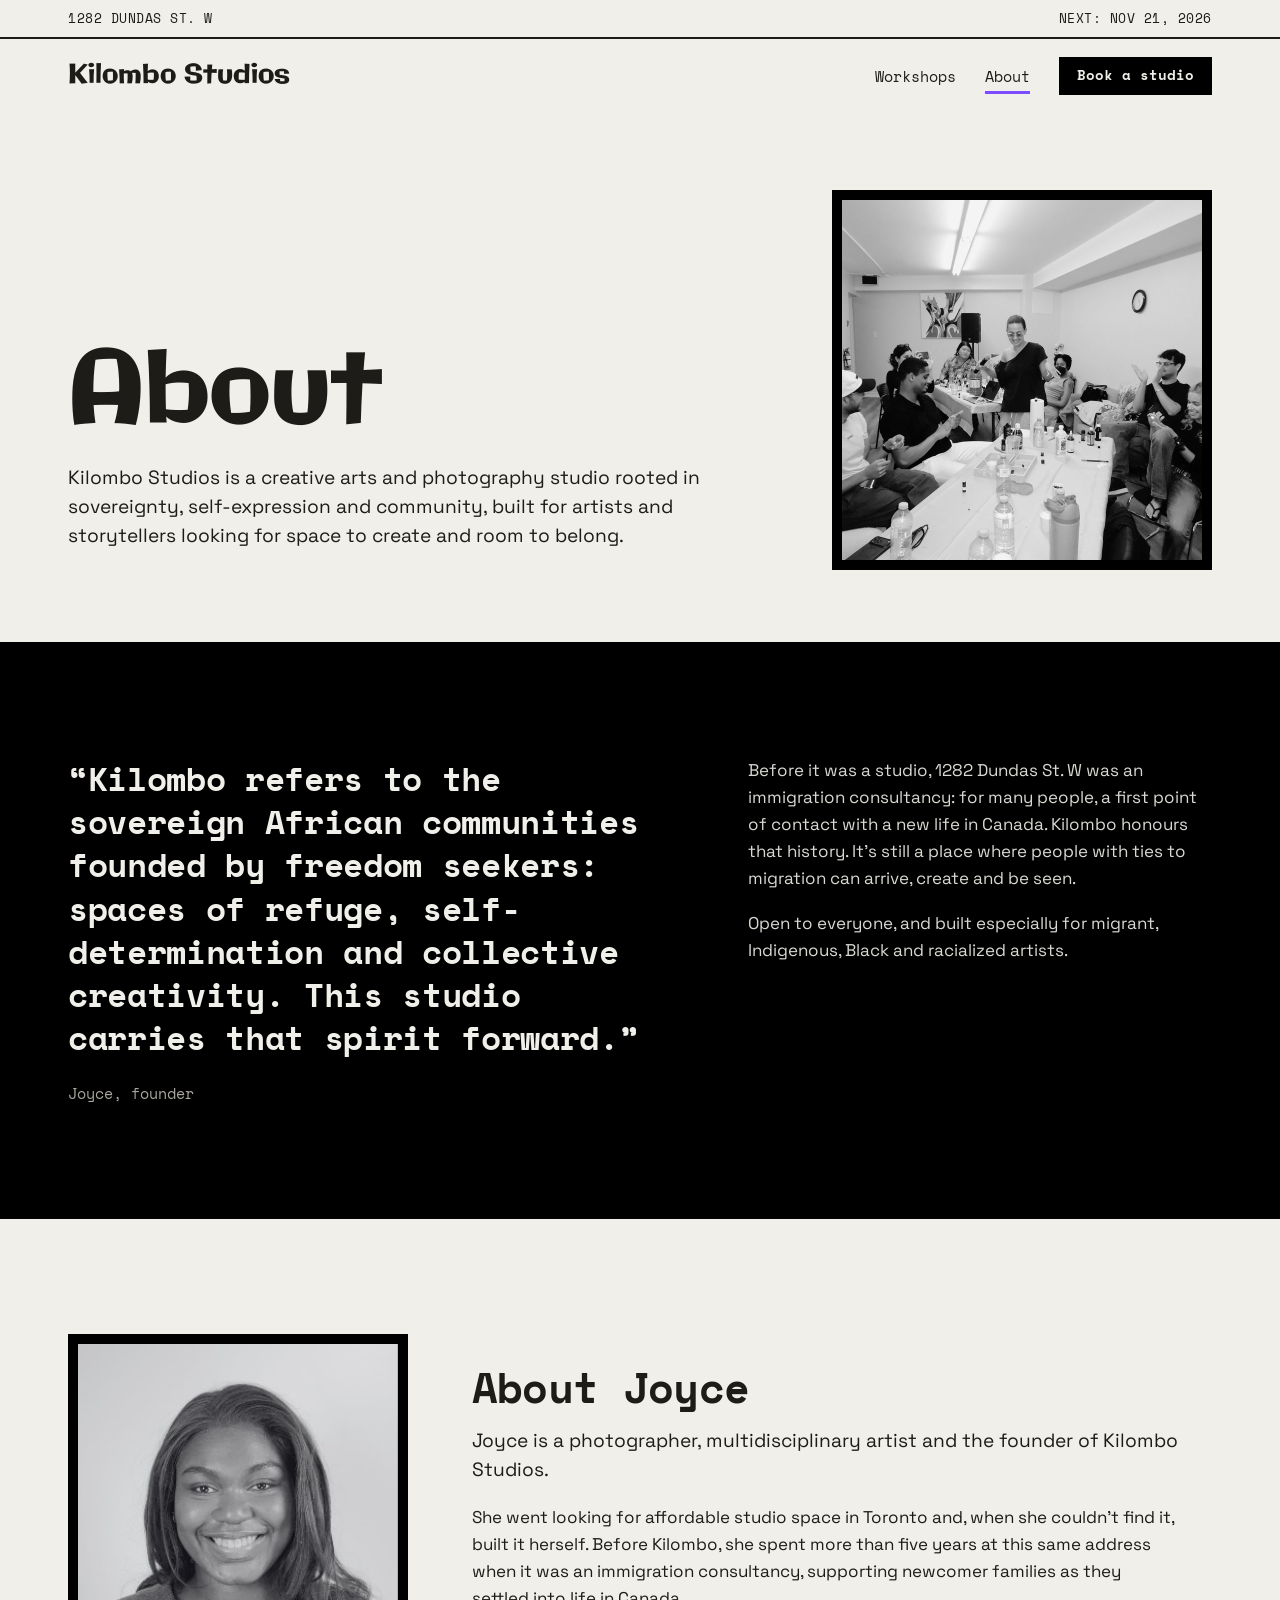
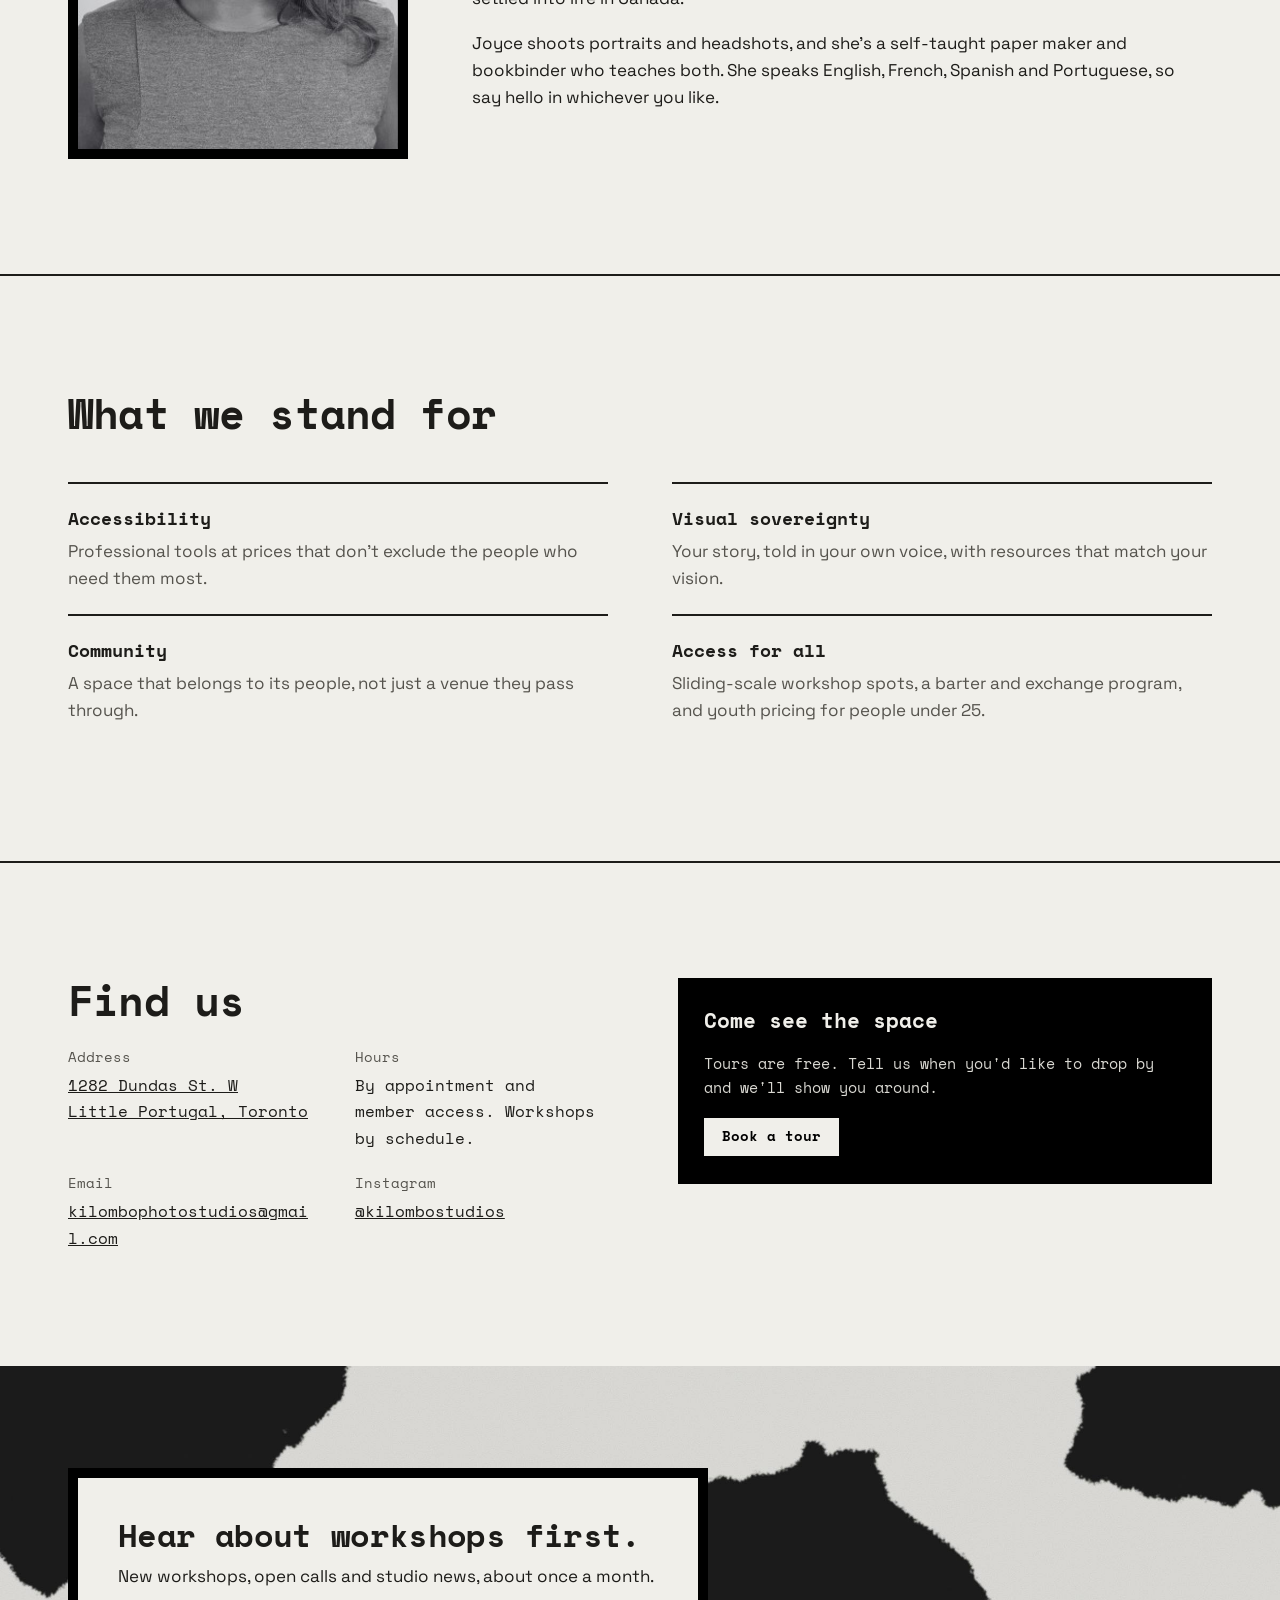
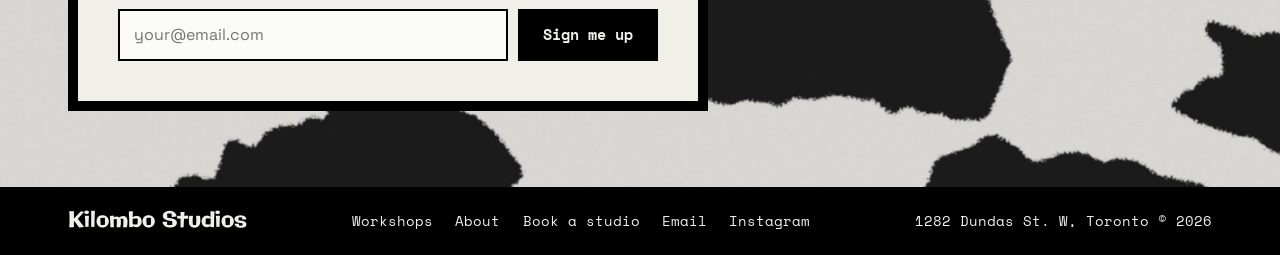
==== commit 4f8f02eb: "About page: new bio, About Joyce section with portrait; wrap long email Co-Authored-By: Claude Opus " ====
--- a/about.html
+++ b/about.html
@@ -38,7 +38,7 @@
       <div class="wrap">
         <div>
           <h1 id="page-title" class="display">About</h1>
-          <p class="lead">Kilombo Studios is a community photography and creative space rooted in accessibility, self-expression and visual sovereignty, built for the artists, migrants and storytellers who needed a space like this to exist.</p>
+          <p class="lead">Kilombo Studios is a creative arts and photography studio rooted in sovereignty, self-expression and community, built for artists and storytellers looking for space to create and room to belong.</p>
         </div>
         <figure class="frame" style="margin:0"><img src="images/workshop-roots-and-notes.jpg" alt="Participants laughing and clapping around the blending table at a scent workshop in the studio" width="720" height="720" /></figure>
       </div>
@@ -52,9 +52,22 @@
           <cite>Joyce, founder</cite>
         </div>
         <div>
-          <p>Joyce, a multidisciplinary artist, went looking for affordable studio space in Toronto and decided to build it herself instead.</p>
           <p>Before it was a studio, 1282 Dundas St. W was an immigration consultancy: for many people, a first point of contact with a new life in Canada. Kilombo honours that history. It's still a place where people with ties to migration can arrive, create and be seen.</p>
           <p>Open to everyone, and built especially for migrant, Indigenous, Black and racialized artists.</p>
+        </div>
+      </div>
+    </section>
+
+    <section class="section" id="joyce" aria-labelledby="joyce-title">
+      <div class="wrap">
+        <div class="feature feature--person">
+          <figure class="frame" style="margin:0"><img src="images/joyce.jpg" alt="Black-and-white portrait of Joyce, founder of Kilombo Studios, smiling" width="310" height="392" loading="lazy" /></figure>
+          <div class="feature-body">
+            <h2 id="joyce-title" class="h2">About Joyce</h2>
+            <p class="lead">Joyce is a photographer, multidisciplinary artist and the founder of Kilombo Studios.</p>
+            <p>She went looking for affordable studio space in Toronto and, when she couldn't find it, built it herself. Before Kilombo, she spent more than five years at this same address when it was an immigration consultancy, supporting newcomer families as they settled into life in Canada.</p>
+            <p>Joyce shoots portraits and headshots, and she's a self-taught paper maker and bookbinder who teaches both. She speaks English, French, Spanish and Portuguese, so say hello in whichever you like.</p>
+          </div>
         </div>
       </div>
     </section>
--- a/css/site.css
+++ b/css/site.css
@@ -138,7 +138,8 @@
 .hero-title h1 { font-size: clamp(4.2rem, 9.4vw, 8.6rem); }
 .hero-title p { margin-top: 1.4rem; font-family: var(--mono); font-size: 0.95rem; max-width: 30ch; }
 
-.strip { grid-column: 2; grid-row: 1 / span 2; display: grid; gap: 14px; align-content: start; }
+.strip { grid-column: 2; grid-row: 1 / span 2; display: grid; gap: 24px; align-content: start; padding: 5px; }
+.strip .frame { box-shadow: 0 0 0 5px var(--violet); }
 .strip .frame { aspect-ratio: 1 / 1; }
 
 .hero-intro { grid-column: 3; grid-row: 1; align-self: start; padding-top: 0.6rem; }
@@ -230,7 +231,7 @@
 /* Info list (visit page) */
 .info { display: grid; grid-template-columns: repeat(2, minmax(0, 1fr)); gap: 22px 40px; margin: 0; font-family: var(--mono); }
 .info dt { font-size: 0.85rem; color: var(--ink-soft); margin-bottom: 4px; }
-.info dd { margin: 0; font-size: 1.02rem; }
+.info dd { margin: 0; font-size: 1.02rem; overflow-wrap: anywhere; }
 .thursday { background: var(--black); color: var(--paper); padding: 26px 26px 28px; font-family: var(--mono); }
 .thursday h2 { font-size: 1.3rem; margin-bottom: 0.8rem; }
 .thursday p { color: #D9D8D2; font-size: 0.95rem; margin: 0; }
@@ -306,6 +307,18 @@
   .feature--reverse > .frame { order: 0; }
 }
 
+.feature--next { margin-top: clamp(56px, 8vw, 110px); }
+.past-strip { margin-top: clamp(56px, 8vw, 96px); padding-top: 8px; border-top: 2px solid var(--line); }
+.past-strip .teasers { grid-template-columns: repeat(auto-fill, minmax(150px, 180px)); }
+.next-up--page .up-item { padding: 16px 0; border-top: 1px solid #3A3934; }
+.next-up--page .up-item:last-child { padding-bottom: 0; }
+.next-up--page .up-item h3 { font: 700 1.05rem var(--mono); margin-bottom: 6px; }
+.next-up--page .up-item p { margin: 0 0 12px; }
+
+.feature--person { grid-template-columns: minmax(220px, 340px) 1fr; align-items: center; }
+.feature--person .frame { max-width: 340px; }
+.feature--person .h2 { margin-bottom: 1rem; }
+
 /* ── Responsive ──────────────────────────────────────────────────── */
 @media (max-width: 1000px) {
   .hero .wrap { grid-template-columns: 1fr minmax(200px, 260px); }
@@ -326,10 +339,11 @@
   .hero-title, .hero-intro, .next-up { grid-column: 1; }
   .hero-title { grid-row: 1; }
   .hero-intro { grid-row: 2; }
-  .strip { grid-column: 1; grid-row: 3; grid-template-columns: repeat(3, 1fr); gap: 10px; margin-top: 2rem; --frame: 6px; }
-  .strip .frame { padding: 6px; }
+  .strip { grid-column: 1; grid-row: 3; grid-template-columns: repeat(3, 1fr); gap: 16px; margin-top: 2rem; --frame: 6px; }
+  .strip .frame { padding: 6px; box-shadow: 0 0 0 4px var(--violet); }
   .next-up { grid-row: 4; margin-top: 2rem; max-width: none; justify-self: stretch; }
-  .feature, .story .wrap, .split, .page-head .wrap { grid-template-columns: 1fr; }
+  .feature, .feature--person, .story .wrap, .split, .page-head .wrap { grid-template-columns: 1fr; }
+  .feature--person .frame { max-width: 280px; }
   .feature .frame { max-width: 360px; }
   .page-head .frame { max-width: 260px; }
   .page-head .next-up--page { grid-column: 1; grid-row: auto; }
